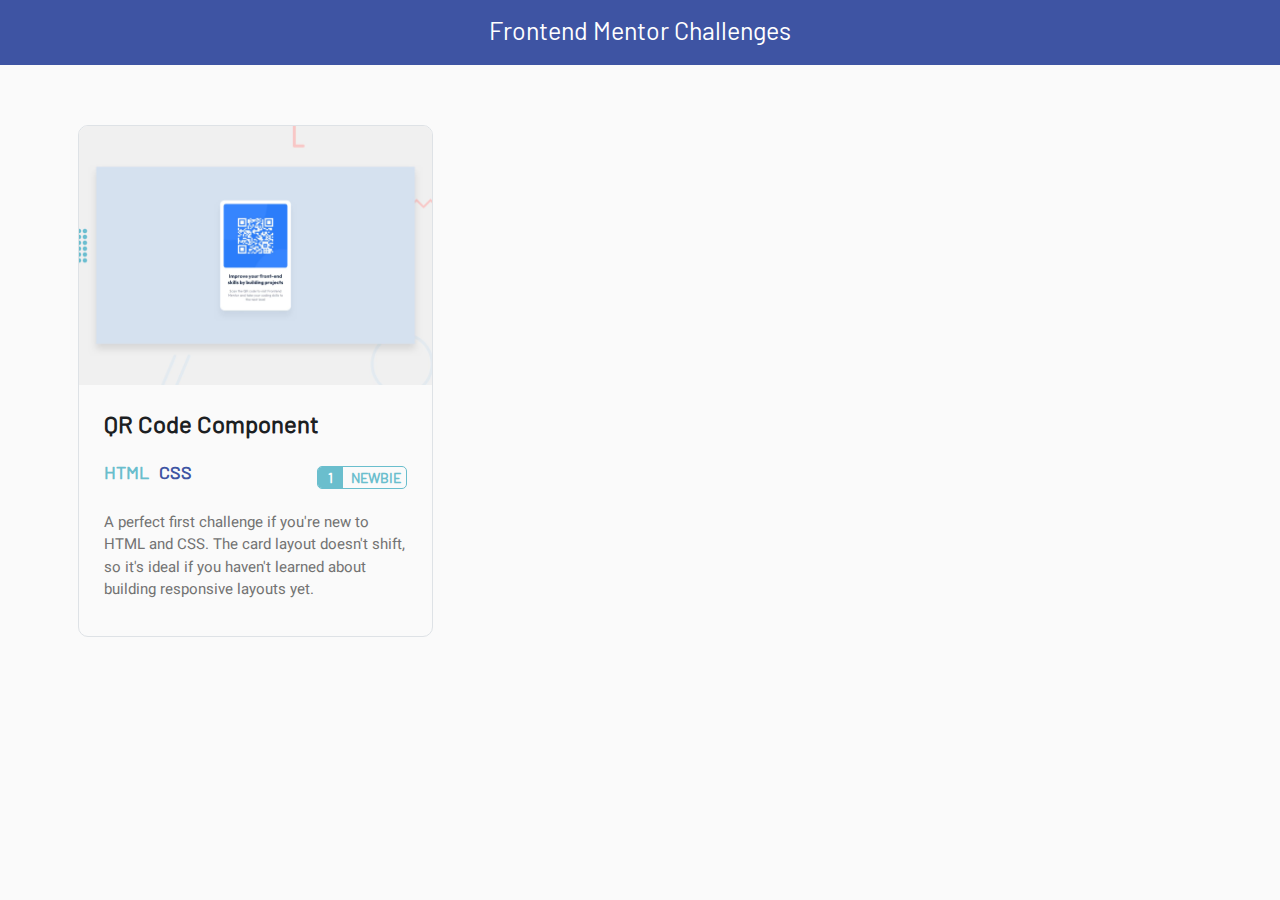
==== index.html @ 406fc134 "Implementing a QR code challenge" ====
<!DOCTYPE html>
<html lang="en">

<head>
  <meta charset="UTF-8">
  <meta name="viewport" content="width=device-width, initial-scale=1.0">

  <!-- ? =================== CSS File =================== -->
  <link rel="stylesheet" href="assets/css/all.css">


  <title>Frontend Mentor</title>
  <link rel="shortcut icon" href="assets/Images/favicon-32x32.png" type="image/x-icon">
</head>

<body>

  <!-- ? =================== Header =================== -->
  <header class="header text-center text-white py-4">
    <h1>Frontend Mentor Challenges</h1>
  </header>

  <main class="mt-5">
    <div class="container py-5">
      <div class="row g-5">

        <!-- ? =================== QR Code Component =================== -->
        <div class="col-xl-4 col-md-6">
          <div class="item border rounded-4 overflow-hidden">
            <div class="item-img-box overflow-hidden">
              <a href="Challenges/QR Code Component/QR_code.html">
                <img src="assets/Images/Challenges/QR Card.jpg" alt="QR Code Challenge" class="challenge-img w-100"
                  loading="lazy">
              </a>
            </div>
            <div class="challenge-content d-flex flex-column gap-4">
              <h2 class="challenge-heading text-capitalize">
                <a href="Challenges/QR Code Component/QR_code.html" class="challenge-link">QR code component</a>
              </h2>
              <div class="details d-flex align-content-center justify-content-between">
                <div class="technologies-wrapper d-flex gap-3">
                  <p class="text-uppercase challenge-tech html">html</p>
                  <p class="text-uppercase challenge-tech css">css</p>
                </div>
                <div class="challenge-level align-self-center rounded-3 overflow-hidden">
                  <span class="level-number newbie-bg p-3">1</span>
                  <span class="level-word text-uppercase ms-auto newbie-color p-2">newbie</span>
                </div>
              </div>
              <p class="challenge-description">
                A perfect first challenge if you're new to HTML and CSS. The card layout doesn't shift, so it's ideal if
                you haven't
                learned about building responsive layouts yet.
              </p>
            </div>
          </div>
        </div>
      </div>
    </div>
  </main>

</body>

</html>
---- assets/css/all.css ----
@import url(../Libraries/Bootstrap/css/bootstrap.min.css);
@import url(fonts.css);
@import url(base.css);
@import url(header.css);
@import url(cards.css);
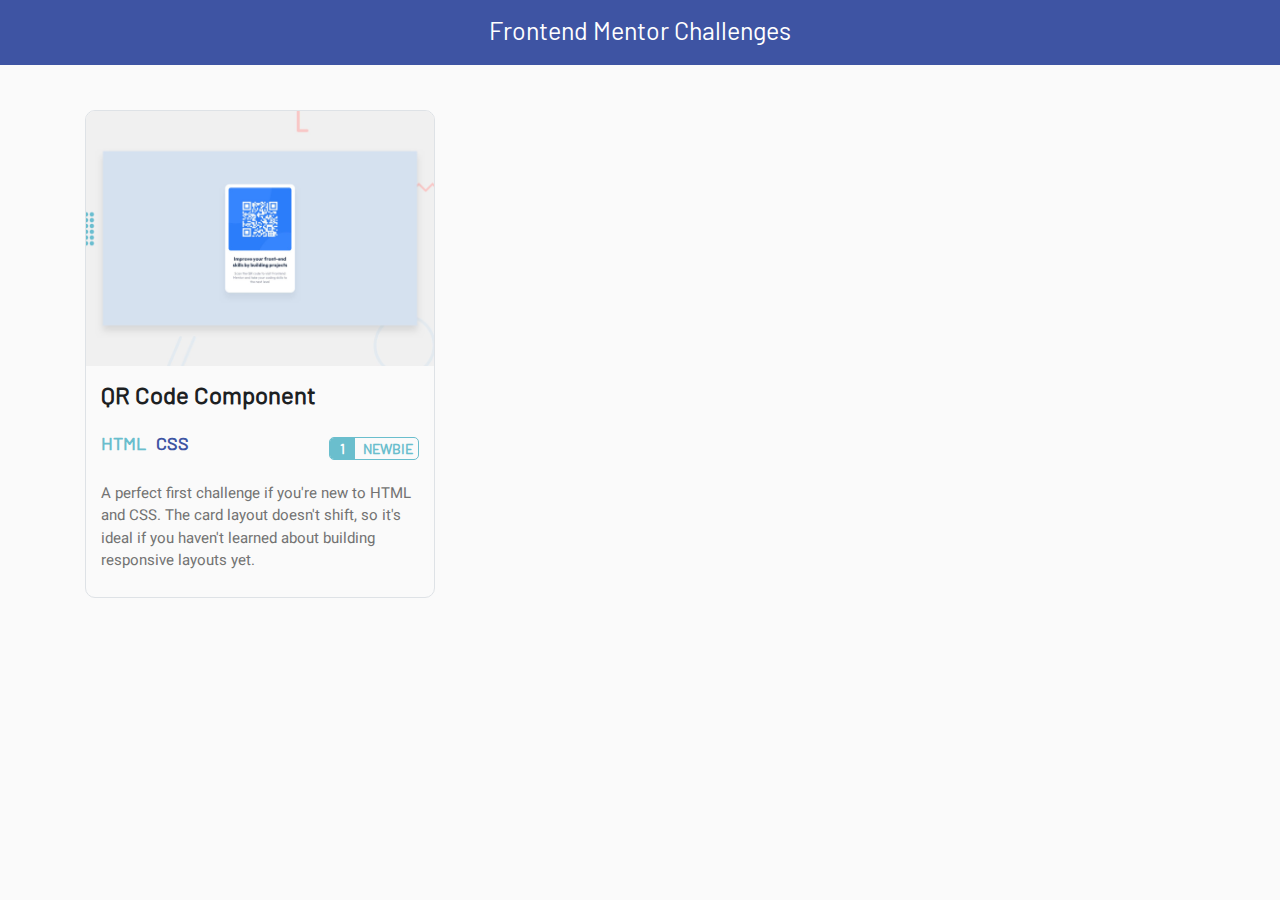
==== commit a64df052: "Update card padding to optimize design consistency" ====
--- a/index.html
+++ b/index.html
@@ -21,11 +21,11 @@
   </header>
 
   <main class="mt-5">
-    <div class="container py-5">
+    <div class="container-lg container-fluid p-4">
       <div class="row g-5">
 
         <!-- ? =================== QR Code Component =================== -->
-        <div class="col-xl-4 col-md-6">
+        <div class="col-xl-4 col-sm-6">
           <div class="item border rounded-4 overflow-hidden">
             <div class="item-img-box overflow-hidden">
               <a href="Challenges/QR Code Component/QR_code.html">
@@ -33,7 +33,7 @@
                   loading="lazy">
               </a>
             </div>
-            <div class="challenge-content d-flex flex-column gap-4">
+            <div class="challenge-content p-sm-4 d-flex flex-column gap-4">
               <h2 class="challenge-heading text-capitalize">
                 <a href="Challenges/QR Code Component/QR_code.html" class="challenge-link">QR code component</a>
               </h2>
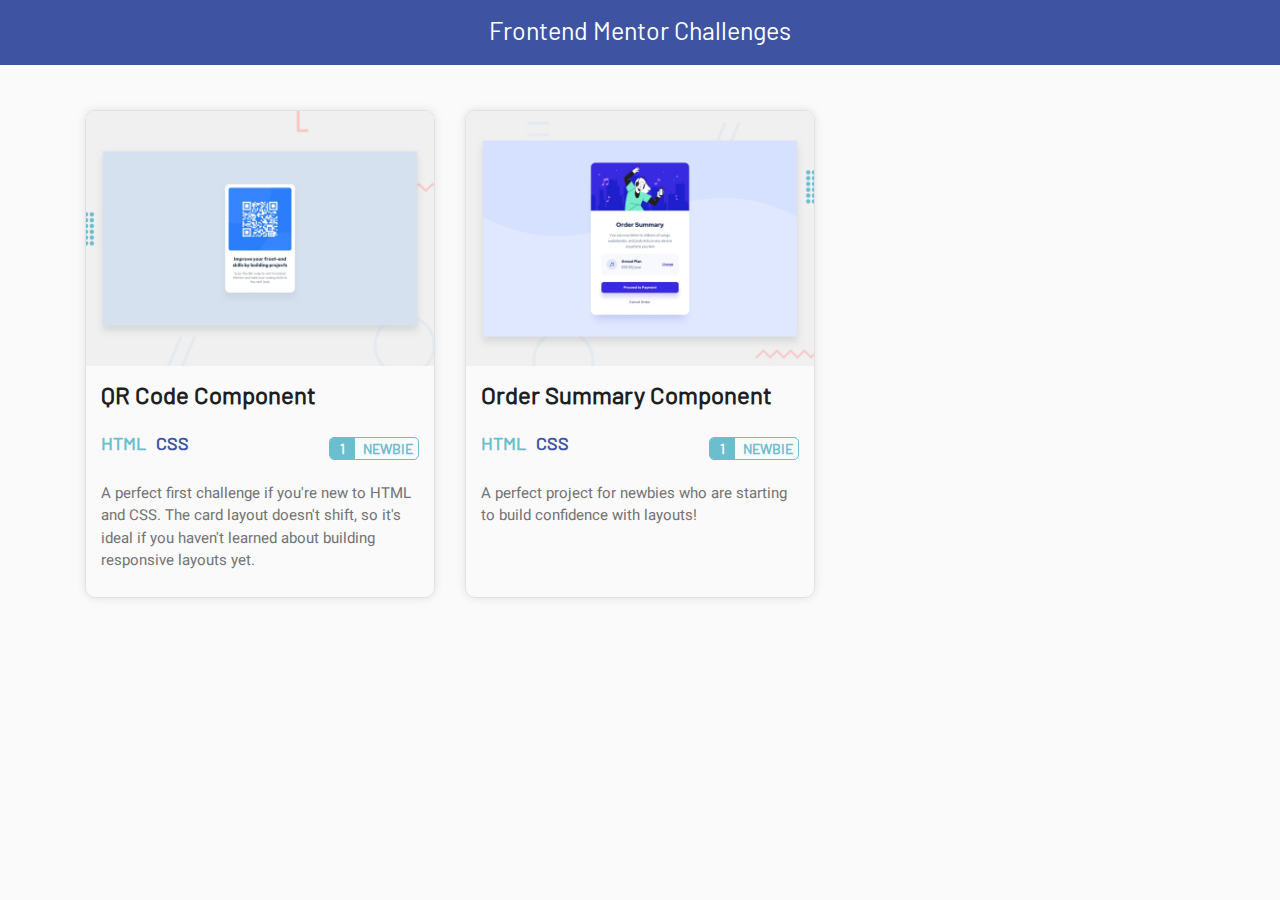
==== commit 9e3c54ef: "Implement Order Summary challenge" ====
--- a/index.html
+++ b/index.html
@@ -26,8 +26,8 @@
 
         <!-- ? =================== QR Code Component =================== -->
         <div class="col-xl-4 col-sm-6">
-          <div class="item border rounded-4 overflow-hidden">
-            <div class="item-img-box overflow-hidden">
+          <div class="challenge border rounded-4 overflow-hidden h-100">
+            <div class="challenge-img-box overflow-hidden">
               <a href="Challenges/QR Code Component/QR_code.html">
                 <img src="assets/Images/Challenges/QR Card.jpg" alt="QR Code Challenge" class="challenge-img w-100"
                   loading="lazy">
@@ -55,6 +55,36 @@
             </div>
           </div>
         </div>
+
+        <!-- ? =================== Order Summary Component =================== -->
+        <div class="col-xl-4 col-sm-6">
+          <div class="challenge border rounded-4 overflow-hidden h-100">
+            <div class="challenge-img-box overflow-hidden">
+              <a href="Challenges/Order Summary Component/Order_Summary.html">
+                <img src="assets/Images/Challenges/Order Summary.jpg" alt="Order Summary Challenge" class="challenge-img w-100"
+                  loading="lazy">
+              </a>
+            </div>
+            <div class="challenge-content p-sm-4 d-flex flex-column gap-4">
+              <h2 class="challenge-heading text-capitalize">
+                <a href="Challenges/Order Summary Component/Order_Summary.html" class="challenge-link">Order Summary component</a>
+              </h2>
+              <div class="details d-flex align-content-center justify-content-between">
+                <div class="technologies-wrapper d-flex gap-3">
+                  <p class="text-uppercase challenge-tech html">html</p>
+                  <p class="text-uppercase challenge-tech css">css</p>
+                </div>
+                <div class="challenge-level align-self-center rounded-3 overflow-hidden">
+                  <span class="level-number newbie-bg p-3">1</span>
+                  <span class="level-word text-uppercase ms-auto newbie-color p-2">newbie</span>
+                </div>
+              </div>
+              <p class="challenge-description">
+                A perfect project for newbies who are starting to build confidence with layouts!
+              </p>
+            </div>
+          </div>
+        </div>
       </div>
     </div>
   </main>
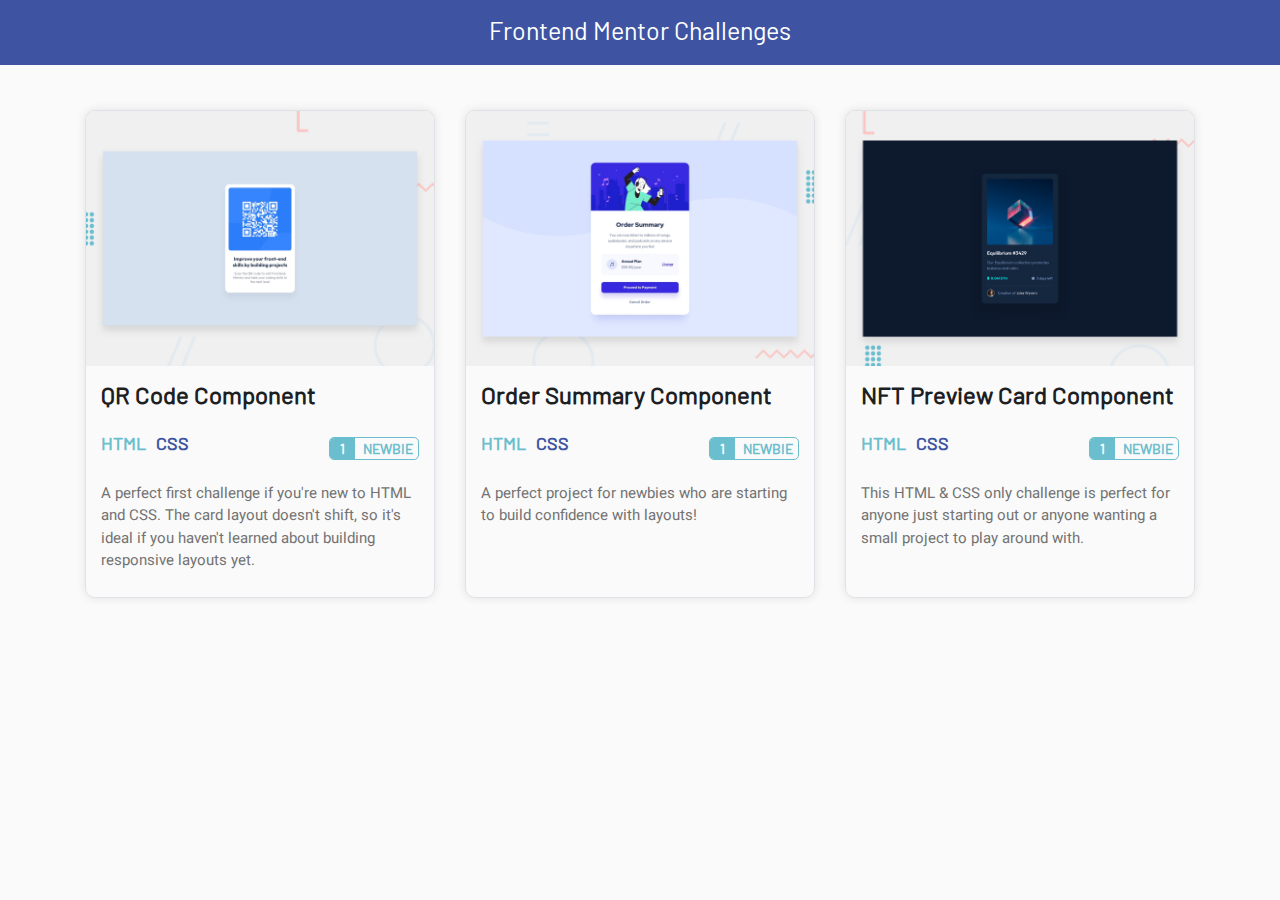
==== commit 58828faf: "Implement NFT Preview Card challenge" ====
--- a/index.html
+++ b/index.html
@@ -61,13 +61,14 @@
           <div class="challenge border rounded-4 overflow-hidden h-100">
             <div class="challenge-img-box overflow-hidden">
               <a href="Challenges/Order Summary Component/Order_Summary.html">
-                <img src="assets/Images/Challenges/Order Summary.jpg" alt="Order Summary Challenge" class="challenge-img w-100"
-                  loading="lazy">
+                <img src="assets/Images/Challenges/Order Summary.jpg" alt="Order Summary Challenge"
+                  class="challenge-img w-100" loading="lazy">
               </a>
             </div>
             <div class="challenge-content p-sm-4 d-flex flex-column gap-4">
               <h2 class="challenge-heading text-capitalize">
-                <a href="Challenges/Order Summary Component/Order_Summary.html" class="challenge-link">Order Summary component</a>
+                <a href="Challenges/Order Summary Component/Order_Summary.html" class="challenge-link">Order Summary
+                  component</a>
               </h2>
               <div class="details d-flex align-content-center justify-content-between">
                 <div class="technologies-wrapper d-flex gap-3">
@@ -85,6 +86,40 @@
             </div>
           </div>
         </div>
+
+        <!-- ? =================== NFT Preview Component =================== -->
+        <div class="col-xl-4 col-sm-6">
+          <div class="challenge border rounded-4 overflow-hidden h-100">
+            <div class="challenge-img-box overflow-hidden">
+              <a href="Challenges/NFT Preview Card Component/NFT_preview.html">
+                <img src="assets/Images/Challenges/NFT Preview Card.jpg" alt="NFT Preview Challenge"
+                  class="challenge-img w-100" loading="lazy">
+              </a>
+            </div>
+            <div class="challenge-content p-sm-4 d-flex flex-column gap-4">
+              <h2 class="challenge-heading text-capitalize">
+                <a href="Challenges/NFT Preview Card Component/NFT_preview.html" class="challenge-link">
+                  NFT preview card component
+                </a>
+              </h2>
+              <div class="details d-flex align-content-center justify-content-between">
+                <div class="technologies-wrapper d-flex gap-3">
+                  <p class="text-uppercase challenge-tech html">html</p>
+                  <p class="text-uppercase challenge-tech css">css</p>
+                </div>
+                <div class="challenge-level align-self-center rounded-3 overflow-hidden">
+                  <span class="level-number newbie-bg p-3">1</span>
+                  <span class="level-word text-uppercase ms-auto newbie-color p-2">newbie</span>
+                </div>
+              </div>
+              <p class="challenge-description">
+                This HTML & CSS only challenge is perfect for anyone just starting out or anyone wanting a small project
+                to play around
+                with.
+              </p>
+            </div>
+          </div>
+        </div>
       </div>
     </div>
   </main>
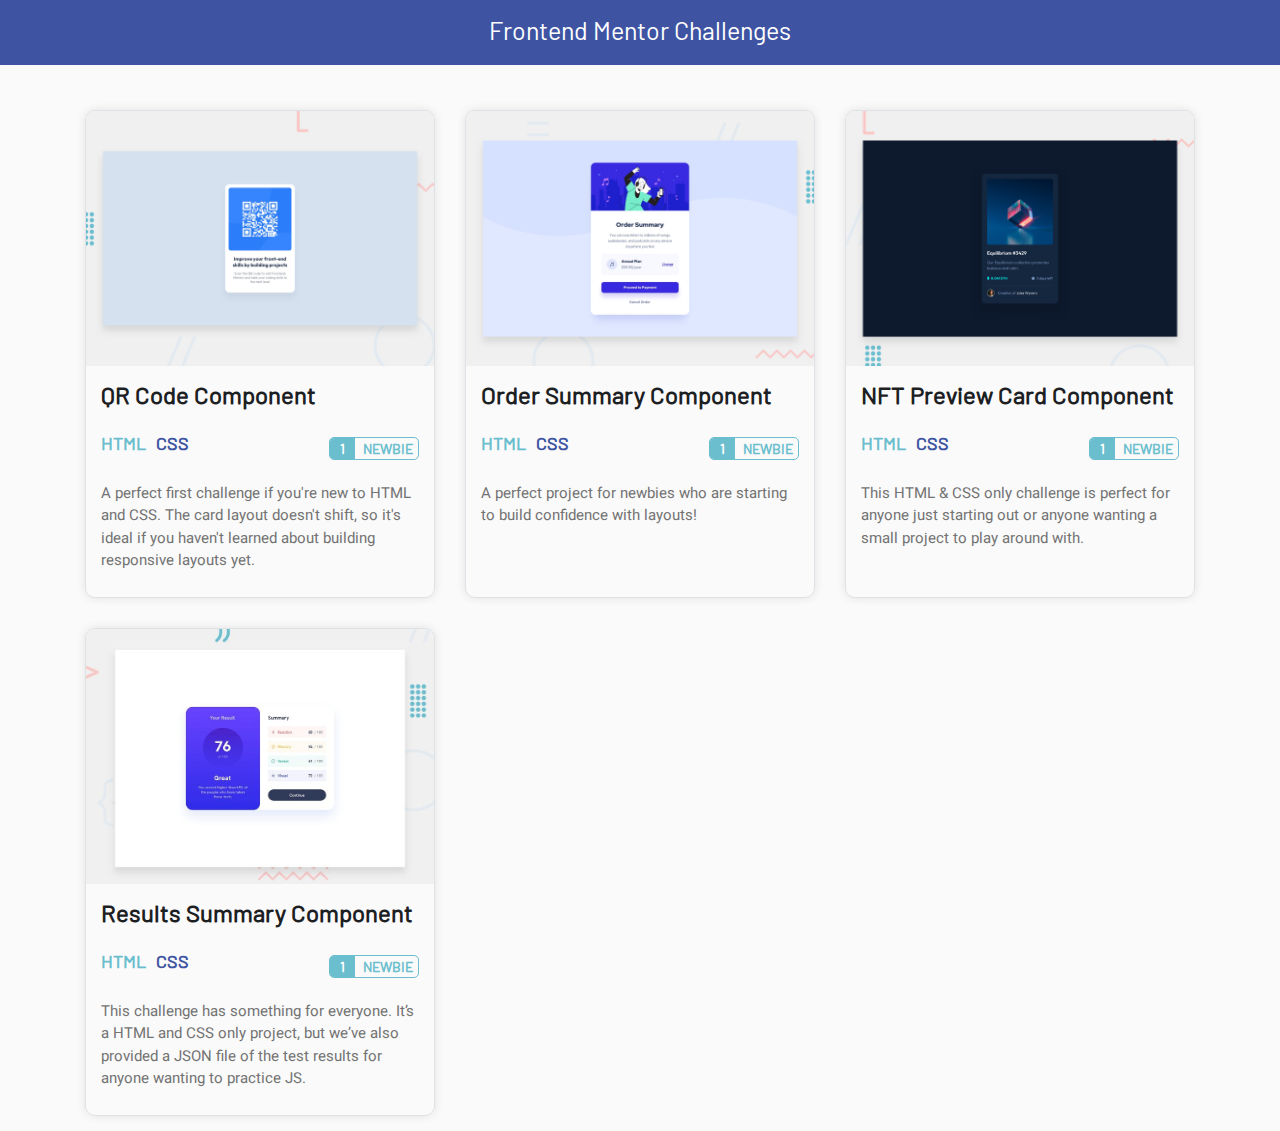
==== commit d8f935d5: "Implement Results summary card challenge" ====
--- a/index.html
+++ b/index.html
@@ -120,6 +120,39 @@
             </div>
           </div>
         </div>
+
+        <!-- ? =================== Results Summary Component =================== -->
+        <div class="col-xl-4 col-sm-6">
+          <div class="challenge border rounded-4 overflow-hidden h-100">
+            <div class="challenge-img-box overflow-hidden">
+              <a href="Challenges/Results Summary Component/results_summary.html">
+                <img src="assets/Images/Challenges/Results Summary.jpeg" alt="Result Summary Challenge" class="challenge-img w-100"
+                  loading="lazy">
+              </a>
+            </div>
+            <div class="challenge-content p-sm-4 d-flex flex-column gap-4">
+              <h2 class="challenge-heading text-capitalize">
+                <a href="Challenges/Results Summary Component/results_summary.html" class="challenge-link">
+                  Results Summary component
+                </a>
+              </h2>
+              <div class="details d-flex align-content-center justify-content-between">
+                <div class="technologies-wrapper d-flex gap-3">
+                  <p class="text-uppercase challenge-tech html">html</p>
+                  <p class="text-uppercase challenge-tech css">css</p>
+                </div>
+                <div class="challenge-level align-self-center rounded-3 overflow-hidden">
+                  <span class="level-number newbie-bg p-3">1</span>
+                  <span class="level-word text-uppercase ms-auto newbie-color p-2">newbie</span>
+                </div>
+              </div>
+              <p class="challenge-description">
+                This challenge has something for everyone. It’s a HTML and CSS only project, but we’ve also provided a JSON file of the
+                test results for anyone wanting to practice JS.
+              </p>
+            </div>
+          </div>
+        </div>
       </div>
     </div>
   </main>
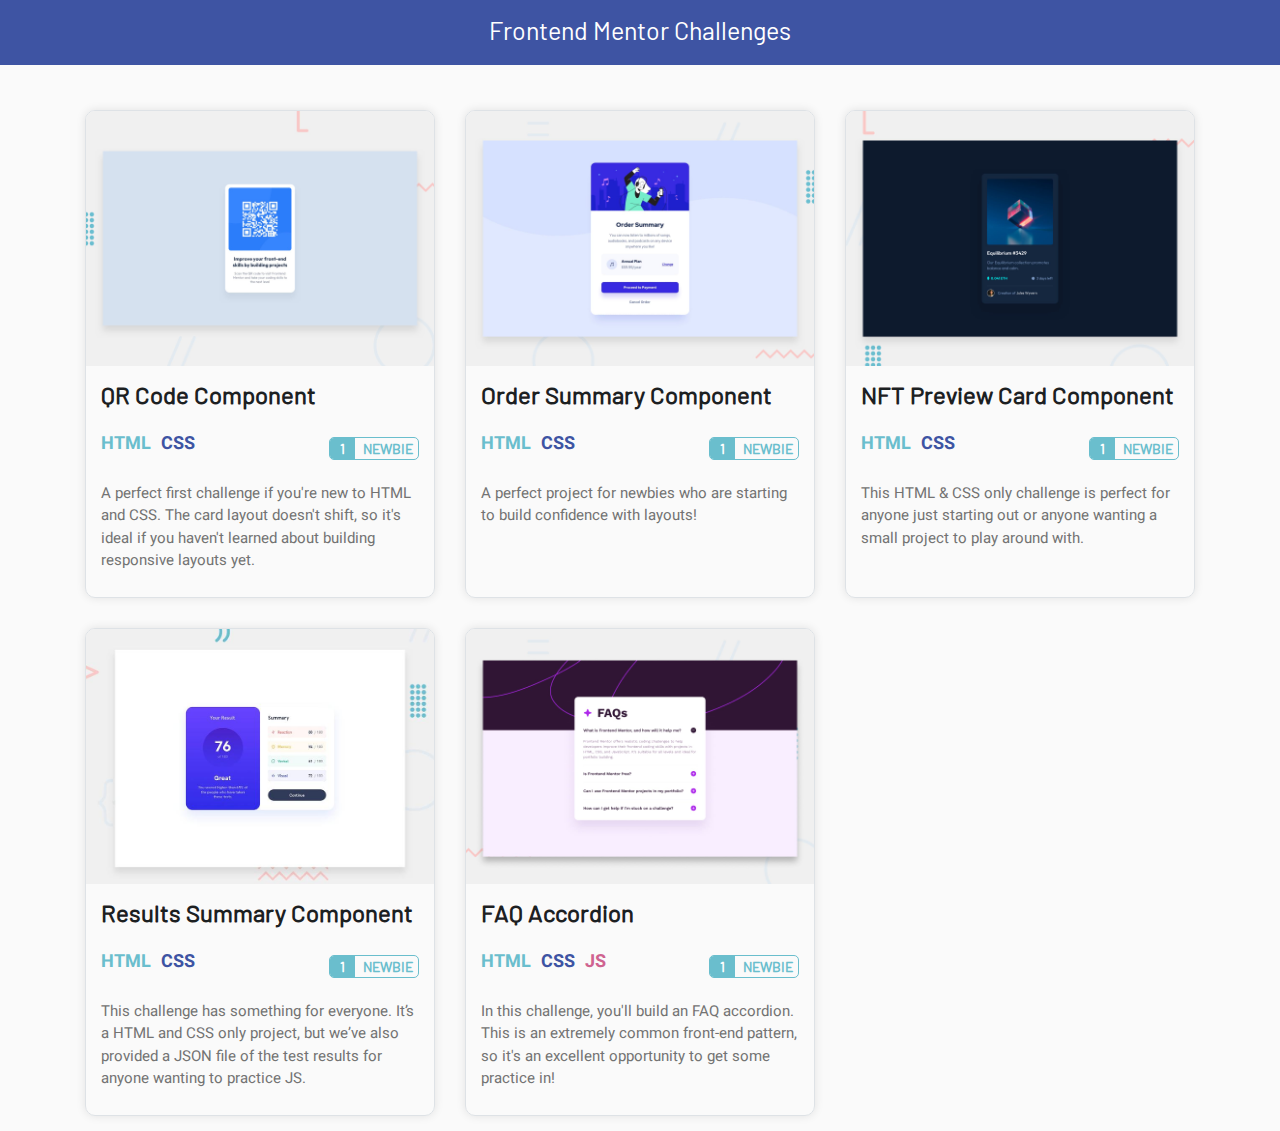
==== commit 5fa7ef5f: "Implement FAQ accordion challenge" ====
--- a/index.html
+++ b/index.html
@@ -126,8 +126,8 @@
           <div class="challenge border rounded-4 overflow-hidden h-100">
             <div class="challenge-img-box overflow-hidden">
               <a href="Challenges/Results Summary Component/results_summary.html">
-                <img src="assets/Images/Challenges/Results Summary.jpeg" alt="Result Summary Challenge" class="challenge-img w-100"
-                  loading="lazy">
+                <img src="assets/Images/Challenges/Results Summary.jpeg" alt="Result Summary Challenge"
+                  class="challenge-img w-100" loading="lazy">
               </a>
             </div>
             <div class="challenge-content p-sm-4 d-flex flex-column gap-4">
@@ -147,8 +147,43 @@
                 </div>
               </div>
               <p class="challenge-description">
-                This challenge has something for everyone. It’s a HTML and CSS only project, but we’ve also provided a JSON file of the
+                This challenge has something for everyone. It’s a HTML and CSS only project, but we’ve also provided a
+                JSON file of the
                 test results for anyone wanting to practice JS.
+              </p>
+            </div>
+          </div>
+        </div>
+
+        <!-- ? =================== FAQ Accordion Component =================== -->
+        <div class="col-xl-4 col-sm-6">
+          <div class="challenge border rounded-4 overflow-hidden h-100">
+            <div class="challenge-img-box overflow-hidden">
+              <a href="Challenges/FAQ Accordion Component/FAQ_Accordion.html">
+                <img src="assets/Images/Challenges/FAQ Accordion.jpg" alt="FAQ Accordion Challenge"
+                  class="challenge-img w-100" loading="lazy">
+              </a>
+            </div>
+            <div class="challenge-content p-sm-4 d-flex flex-column gap-4">
+              <h2 class="challenge-heading text-capitalize">
+                <a href="Challenges/FAQ Accordion Component/FAQ_Accordion.html" class="challenge-link">
+                  FAQ accordion
+                </a>
+              </h2>
+              <div class="details d-flex align-content-center justify-content-between">
+                <div class="technologies-wrapper d-flex gap-3">
+                  <p class="text-uppercase challenge-tech html">html</p>
+                  <p class="text-uppercase challenge-tech css">css</p>
+                  <p class="text-uppercase challenge-tech js">js</p>
+                </div>
+                <div class="challenge-level align-self-center rounded-3 overflow-hidden">
+                  <span class="level-number newbie-bg p-3">1</span>
+                  <span class="level-word text-uppercase ms-auto newbie-color p-2">newbie</span>
+                </div>
+              </div>
+              <p class="challenge-description">
+                In this challenge, you'll build an FAQ accordion. This is an extremely common front-end pattern, so it's an excellent
+                opportunity to get some practice in!
               </p>
             </div>
           </div>
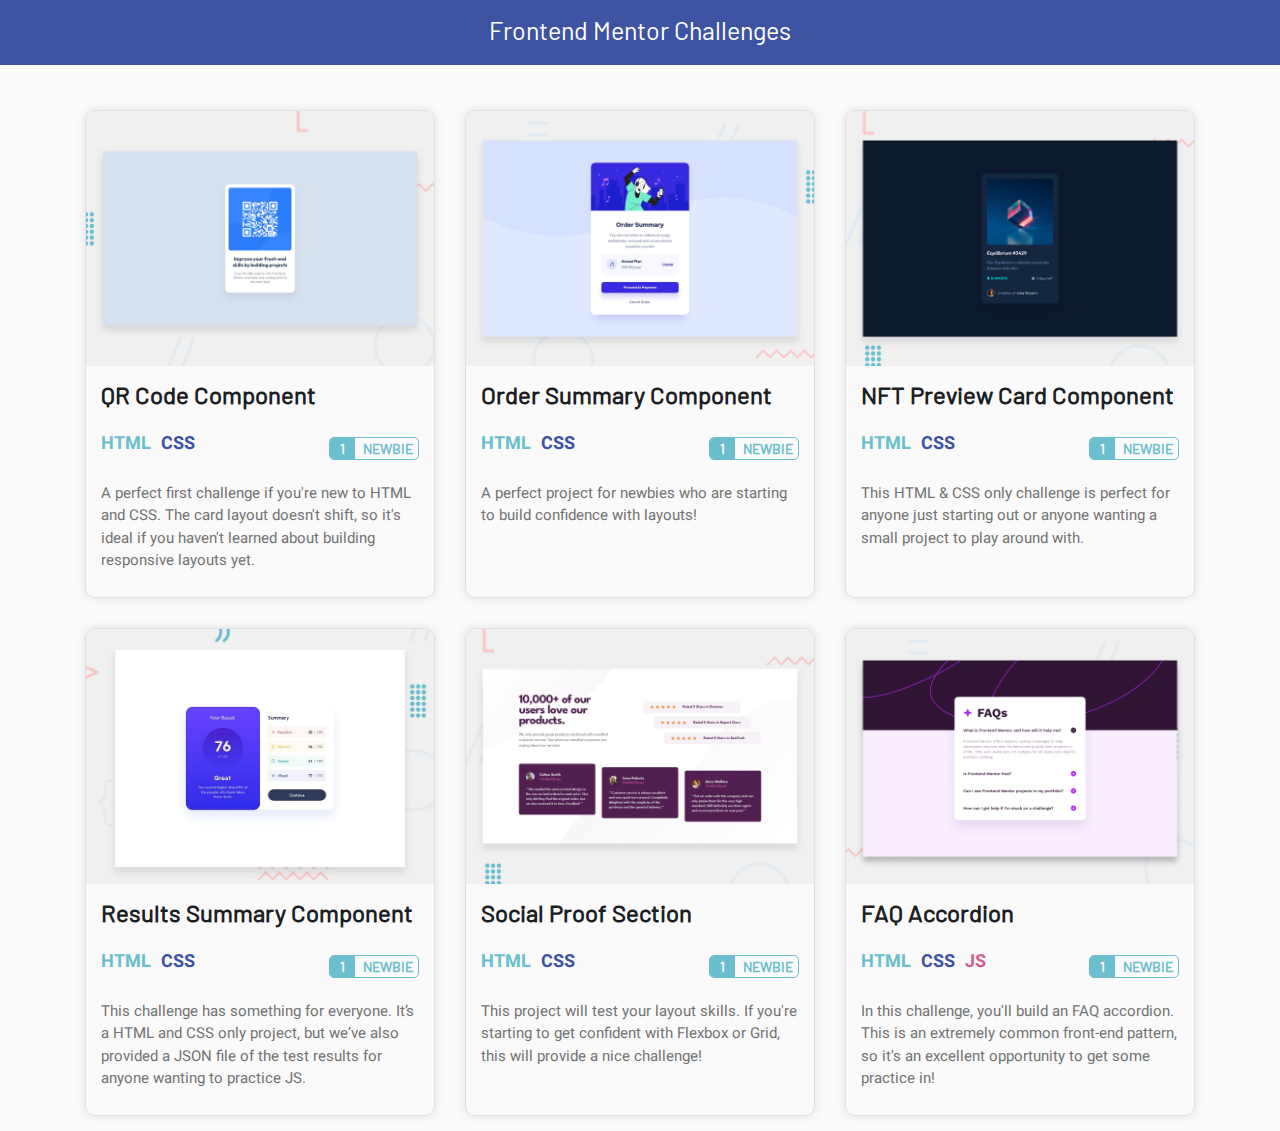
==== commit 35ac25ec: "ImplementSocial Proof Section challenge" ====
--- a/index.html
+++ b/index.html
@@ -1,197 +1,322 @@
 <!DOCTYPE html>
 <html lang="en">
-
-<head>
-  <meta charset="UTF-8">
-  <meta name="viewport" content="width=device-width, initial-scale=1.0">
-
-  <!-- ? =================== CSS File =================== -->
-  <link rel="stylesheet" href="assets/css/all.css">
-
-
-  <title>Frontend Mentor</title>
-  <link rel="shortcut icon" href="assets/Images/favicon-32x32.png" type="image/x-icon">
-</head>
-
-<body>
-
-  <!-- ? =================== Header =================== -->
-  <header class="header text-center text-white py-4">
-    <h1>Frontend Mentor Challenges</h1>
-  </header>
-
-  <main class="mt-5">
-    <div class="container-lg container-fluid p-4">
-      <div class="row g-5">
-
-        <!-- ? =================== QR Code Component =================== -->
-        <div class="col-xl-4 col-sm-6">
-          <div class="challenge border rounded-4 overflow-hidden h-100">
-            <div class="challenge-img-box overflow-hidden">
-              <a href="Challenges/QR Code Component/QR_code.html">
-                <img src="assets/Images/Challenges/QR Card.jpg" alt="QR Code Challenge" class="challenge-img w-100"
-                  loading="lazy">
-              </a>
-            </div>
-            <div class="challenge-content p-sm-4 d-flex flex-column gap-4">
-              <h2 class="challenge-heading text-capitalize">
-                <a href="Challenges/QR Code Component/QR_code.html" class="challenge-link">QR code component</a>
-              </h2>
-              <div class="details d-flex align-content-center justify-content-between">
-                <div class="technologies-wrapper d-flex gap-3">
-                  <p class="text-uppercase challenge-tech html">html</p>
-                  <p class="text-uppercase challenge-tech css">css</p>
-                </div>
-                <div class="challenge-level align-self-center rounded-3 overflow-hidden">
-                  <span class="level-number newbie-bg p-3">1</span>
-                  <span class="level-word text-uppercase ms-auto newbie-color p-2">newbie</span>
-                </div>
-              </div>
-              <p class="challenge-description">
-                A perfect first challenge if you're new to HTML and CSS. The card layout doesn't shift, so it's ideal if
-                you haven't
-                learned about building responsive layouts yet.
-              </p>
-            </div>
-          </div>
-        </div>
-
-        <!-- ? =================== Order Summary Component =================== -->
-        <div class="col-xl-4 col-sm-6">
-          <div class="challenge border rounded-4 overflow-hidden h-100">
-            <div class="challenge-img-box overflow-hidden">
-              <a href="Challenges/Order Summary Component/Order_Summary.html">
-                <img src="assets/Images/Challenges/Order Summary.jpg" alt="Order Summary Challenge"
-                  class="challenge-img w-100" loading="lazy">
-              </a>
-            </div>
-            <div class="challenge-content p-sm-4 d-flex flex-column gap-4">
-              <h2 class="challenge-heading text-capitalize">
-                <a href="Challenges/Order Summary Component/Order_Summary.html" class="challenge-link">Order Summary
-                  component</a>
-              </h2>
-              <div class="details d-flex align-content-center justify-content-between">
-                <div class="technologies-wrapper d-flex gap-3">
-                  <p class="text-uppercase challenge-tech html">html</p>
-                  <p class="text-uppercase challenge-tech css">css</p>
-                </div>
-                <div class="challenge-level align-self-center rounded-3 overflow-hidden">
-                  <span class="level-number newbie-bg p-3">1</span>
-                  <span class="level-word text-uppercase ms-auto newbie-color p-2">newbie</span>
-                </div>
-              </div>
-              <p class="challenge-description">
-                A perfect project for newbies who are starting to build confidence with layouts!
-              </p>
-            </div>
-          </div>
-        </div>
-
-        <!-- ? =================== NFT Preview Component =================== -->
-        <div class="col-xl-4 col-sm-6">
-          <div class="challenge border rounded-4 overflow-hidden h-100">
-            <div class="challenge-img-box overflow-hidden">
-              <a href="Challenges/NFT Preview Card Component/NFT_preview.html">
-                <img src="assets/Images/Challenges/NFT Preview Card.jpg" alt="NFT Preview Challenge"
-                  class="challenge-img w-100" loading="lazy">
-              </a>
-            </div>
-            <div class="challenge-content p-sm-4 d-flex flex-column gap-4">
-              <h2 class="challenge-heading text-capitalize">
-                <a href="Challenges/NFT Preview Card Component/NFT_preview.html" class="challenge-link">
-                  NFT preview card component
-                </a>
-              </h2>
-              <div class="details d-flex align-content-center justify-content-between">
-                <div class="technologies-wrapper d-flex gap-3">
-                  <p class="text-uppercase challenge-tech html">html</p>
-                  <p class="text-uppercase challenge-tech css">css</p>
-                </div>
-                <div class="challenge-level align-self-center rounded-3 overflow-hidden">
-                  <span class="level-number newbie-bg p-3">1</span>
-                  <span class="level-word text-uppercase ms-auto newbie-color p-2">newbie</span>
-                </div>
-              </div>
-              <p class="challenge-description">
-                This HTML & CSS only challenge is perfect for anyone just starting out or anyone wanting a small project
-                to play around
-                with.
-              </p>
-            </div>
-          </div>
-        </div>
-
-        <!-- ? =================== Results Summary Component =================== -->
-        <div class="col-xl-4 col-sm-6">
-          <div class="challenge border rounded-4 overflow-hidden h-100">
-            <div class="challenge-img-box overflow-hidden">
-              <a href="Challenges/Results Summary Component/results_summary.html">
-                <img src="assets/Images/Challenges/Results Summary.jpeg" alt="Result Summary Challenge"
-                  class="challenge-img w-100" loading="lazy">
-              </a>
-            </div>
-            <div class="challenge-content p-sm-4 d-flex flex-column gap-4">
-              <h2 class="challenge-heading text-capitalize">
-                <a href="Challenges/Results Summary Component/results_summary.html" class="challenge-link">
-                  Results Summary component
-                </a>
-              </h2>
-              <div class="details d-flex align-content-center justify-content-between">
-                <div class="technologies-wrapper d-flex gap-3">
-                  <p class="text-uppercase challenge-tech html">html</p>
-                  <p class="text-uppercase challenge-tech css">css</p>
-                </div>
-                <div class="challenge-level align-self-center rounded-3 overflow-hidden">
-                  <span class="level-number newbie-bg p-3">1</span>
-                  <span class="level-word text-uppercase ms-auto newbie-color p-2">newbie</span>
-                </div>
-              </div>
-              <p class="challenge-description">
-                This challenge has something for everyone. It’s a HTML and CSS only project, but we’ve also provided a
-                JSON file of the
-                test results for anyone wanting to practice JS.
-              </p>
-            </div>
-          </div>
-        </div>
-
-        <!-- ? =================== FAQ Accordion Component =================== -->
-        <div class="col-xl-4 col-sm-6">
-          <div class="challenge border rounded-4 overflow-hidden h-100">
-            <div class="challenge-img-box overflow-hidden">
-              <a href="Challenges/FAQ Accordion Component/FAQ_Accordion.html">
-                <img src="assets/Images/Challenges/FAQ Accordion.jpg" alt="FAQ Accordion Challenge"
-                  class="challenge-img w-100" loading="lazy">
-              </a>
-            </div>
-            <div class="challenge-content p-sm-4 d-flex flex-column gap-4">
-              <h2 class="challenge-heading text-capitalize">
-                <a href="Challenges/FAQ Accordion Component/FAQ_Accordion.html" class="challenge-link">
-                  FAQ accordion
-                </a>
-              </h2>
-              <div class="details d-flex align-content-center justify-content-between">
-                <div class="technologies-wrapper d-flex gap-3">
-                  <p class="text-uppercase challenge-tech html">html</p>
-                  <p class="text-uppercase challenge-tech css">css</p>
-                  <p class="text-uppercase challenge-tech js">js</p>
-                </div>
-                <div class="challenge-level align-self-center rounded-3 overflow-hidden">
-                  <span class="level-number newbie-bg p-3">1</span>
-                  <span class="level-word text-uppercase ms-auto newbie-color p-2">newbie</span>
-                </div>
-              </div>
-              <p class="challenge-description">
-                In this challenge, you'll build an FAQ accordion. This is an extremely common front-end pattern, so it's an excellent
-                opportunity to get some practice in!
-              </p>
+  <head>
+    <meta charset="UTF-8" />
+    <meta name="viewport" content="width=device-width, initial-scale=1.0" />
+
+    <!-- ? =================== CSS File =================== -->
+    <link rel="stylesheet" href="assets/css/all.css" />
+
+    <title>Frontend Mentor</title>
+    <link
+      rel="shortcut icon"
+      href="assets/Images/favicon-32x32.png"
+      type="image/x-icon"
+    />
+  </head>
+
+  <body>
+    <!-- ? =================== Header =================== -->
+    <header class="header text-center text-white py-4">
+      <h1>Frontend Mentor Challenges</h1>
+    </header>
+
+    <main class="mt-5">
+      <div class="container-lg container-fluid p-4">
+        <div class="row g-5">
+          <!-- ? =================== QR Code Component =================== -->
+          <div class="col-xl-4 col-sm-6">
+            <div class="challenge border rounded-4 overflow-hidden h-100">
+              <div class="challenge-img-box overflow-hidden">
+                <a href="Challenges/QR Code Component/QR_code.html">
+                  <img
+                    src="assets/Images/Challenges/QR Card.jpg"
+                    alt="QR Code Challenge"
+                    class="challenge-img w-100"
+                    loading="lazy"
+                  />
+                </a>
+              </div>
+              <div class="challenge-content p-sm-4 d-flex flex-column gap-4">
+                <h2 class="challenge-heading text-capitalize">
+                  <a
+                    href="Challenges/QR Code Component/QR_code.html"
+                    class="challenge-link"
+                    >QR code component</a
+                  >
+                </h2>
+                <div
+                  class="details d-flex align-content-center justify-content-between"
+                >
+                  <div class="technologies-wrapper d-flex gap-3">
+                    <p class="text-uppercase challenge-tech html">html</p>
+                    <p class="text-uppercase challenge-tech css">css</p>
+                  </div>
+                  <div
+                    class="challenge-level align-self-center rounded-3 overflow-hidden"
+                  >
+                    <span class="level-number newbie-bg p-3">1</span>
+                    <span
+                      class="level-word text-uppercase ms-auto newbie-color p-2"
+                      >newbie</span
+                    >
+                  </div>
+                </div>
+                <p class="challenge-description">
+                  A perfect first challenge if you're new to HTML and CSS. The
+                  card layout doesn't shift, so it's ideal if you haven't
+                  learned about building responsive layouts yet.
+                </p>
+              </div>
+            </div>
+          </div>
+
+          <!-- ? =================== Order Summary Component =================== -->
+          <div class="col-xl-4 col-sm-6">
+            <div class="challenge border rounded-4 overflow-hidden h-100">
+              <div class="challenge-img-box overflow-hidden">
+                <a href="Challenges/Order Summary Component/Order_Summary.html">
+                  <img
+                    src="assets/Images/Challenges/Order Summary.jpg"
+                    alt="Order Summary Challenge"
+                    class="challenge-img w-100"
+                    loading="lazy"
+                  />
+                </a>
+              </div>
+              <div class="challenge-content p-sm-4 d-flex flex-column gap-4">
+                <h2 class="challenge-heading text-capitalize">
+                  <a
+                    href="Challenges/Order Summary Component/Order_Summary.html"
+                    class="challenge-link"
+                    >Order Summary component</a
+                  >
+                </h2>
+                <div
+                  class="details d-flex align-content-center justify-content-between"
+                >
+                  <div class="technologies-wrapper d-flex gap-3">
+                    <p class="text-uppercase challenge-tech html">html</p>
+                    <p class="text-uppercase challenge-tech css">css</p>
+                  </div>
+                  <div
+                    class="challenge-level align-self-center rounded-3 overflow-hidden"
+                  >
+                    <span class="level-number newbie-bg p-3">1</span>
+                    <span
+                      class="level-word text-uppercase ms-auto newbie-color p-2"
+                      >newbie</span
+                    >
+                  </div>
+                </div>
+                <p class="challenge-description">
+                  A perfect project for newbies who are starting to build
+                  confidence with layouts!
+                </p>
+              </div>
+            </div>
+          </div>
+
+          <!-- ? =================== NFT Preview Component =================== -->
+          <div class="col-xl-4 col-sm-6">
+            <div class="challenge border rounded-4 overflow-hidden h-100">
+              <div class="challenge-img-box overflow-hidden">
+                <a
+                  href="Challenges/NFT Preview Card Component/NFT_preview.html"
+                >
+                  <img
+                    src="assets/Images/Challenges/NFT Preview Card.jpg"
+                    alt="NFT Preview Challenge"
+                    class="challenge-img w-100"
+                    loading="lazy"
+                  />
+                </a>
+              </div>
+              <div class="challenge-content p-sm-4 d-flex flex-column gap-4">
+                <h2 class="challenge-heading text-capitalize">
+                  <a
+                    href="Challenges/NFT Preview Card Component/NFT_preview.html"
+                    class="challenge-link"
+                  >
+                    NFT preview card component
+                  </a>
+                </h2>
+                <div
+                  class="details d-flex align-content-center justify-content-between"
+                >
+                  <div class="technologies-wrapper d-flex gap-3">
+                    <p class="text-uppercase challenge-tech html">html</p>
+                    <p class="text-uppercase challenge-tech css">css</p>
+                  </div>
+                  <div
+                    class="challenge-level align-self-center rounded-3 overflow-hidden"
+                  >
+                    <span class="level-number newbie-bg p-3">1</span>
+                    <span
+                      class="level-word text-uppercase ms-auto newbie-color p-2"
+                      >newbie</span
+                    >
+                  </div>
+                </div>
+                <p class="challenge-description">
+                  This HTML & CSS only challenge is perfect for anyone just
+                  starting out or anyone wanting a small project to play around
+                  with.
+                </p>
+              </div>
+            </div>
+          </div>
+
+          <!-- ? =================== Results Summary Component =================== -->
+          <div class="col-xl-4 col-sm-6">
+            <div class="challenge border rounded-4 overflow-hidden h-100">
+              <div class="challenge-img-box overflow-hidden">
+                <a
+                  href="Challenges/Results Summary Component/results_summary.html"
+                >
+                  <img
+                    src="assets/Images/Challenges/Results Summary.jpeg"
+                    alt="Result Summary Challenge"
+                    class="challenge-img w-100"
+                    loading="lazy"
+                  />
+                </a>
+              </div>
+              <div class="challenge-content p-sm-4 d-flex flex-column gap-4">
+                <h2 class="challenge-heading text-capitalize">
+                  <a
+                    href="Challenges/Results Summary Component/results_summary.html"
+                    class="challenge-link"
+                  >
+                    Results Summary component
+                  </a>
+                </h2>
+                <div
+                  class="details d-flex align-content-center justify-content-between"
+                >
+                  <div class="technologies-wrapper d-flex gap-3">
+                    <p class="text-uppercase challenge-tech html">html</p>
+                    <p class="text-uppercase challenge-tech css">css</p>
+                  </div>
+                  <div
+                    class="challenge-level align-self-center rounded-3 overflow-hidden"
+                  >
+                    <span class="level-number newbie-bg p-3">1</span>
+                    <span
+                      class="level-word text-uppercase ms-auto newbie-color p-2"
+                      >newbie</span
+                    >
+                  </div>
+                </div>
+                <p class="challenge-description">
+                  This challenge has something for everyone. It’s a HTML and CSS
+                  only project, but we’ve also provided a JSON file of the test
+                  results for anyone wanting to practice JS.
+                </p>
+              </div>
+            </div>
+          </div>
+
+          <!-- ? =================== FAQ Accordion Component =================== -->
+          <div class="col-xl-4 col-sm-6">
+            <div class="challenge border rounded-4 overflow-hidden h-100">
+              <div class="challenge-img-box overflow-hidden">
+                <a
+                  href="Challenges/Social Proof Section Component/social_proof.html"
+                >
+                  <img
+                    src="assets/Images/Challenges/Social Proof Section.jpg"
+                    alt="Social Proof Section Challenge"
+                    class="challenge-img w-100"
+                    loading="lazy"
+                  />
+                </a>
+              </div>
+              <div class="challenge-content p-sm-4 d-flex flex-column gap-4">
+                <h2 class="challenge-heading text-capitalize">
+                  <a
+                    href="Challenges/Social Proof Section Component/social_proof.html"
+                    class="challenge-link"
+                  >
+                    Social Proof Section
+                  </a>
+                </h2>
+                <div
+                  class="details d-flex align-content-center justify-content-between"
+                >
+                  <div class="technologies-wrapper d-flex gap-3">
+                    <p class="text-uppercase challenge-tech html">html</p>
+                    <p class="text-uppercase challenge-tech css">css</p>
+                  </div>
+                  <div
+                    class="challenge-level align-self-center rounded-3 overflow-hidden"
+                  >
+                    <span class="level-number newbie-bg p-3">1</span>
+                    <span
+                      class="level-word text-uppercase ms-auto newbie-color p-2"
+                      >newbie</span
+                    >
+                  </div>
+                </div>
+                <p class="challenge-description">
+                  This project will test your layout skills. If you're starting
+                  to get confident with Flexbox or Grid, this will provide a
+                  nice challenge!
+                </p>
+              </div>
+            </div>
+          </div>
+
+          <!-- ? =================== FAQ Accordion Component =================== -->
+          <div class="col-xl-4 col-sm-6">
+            <div class="challenge border rounded-4 overflow-hidden h-100">
+              <div class="challenge-img-box overflow-hidden">
+                <a href="Challenges/FAQ Accordion Component/FAQ_Accordion.html">
+                  <img
+                    src="assets/Images/Challenges/FAQ Accordion.jpg"
+                    alt="FAQ Accordion Challenge"
+                    class="challenge-img w-100"
+                    loading="lazy"
+                  />
+                </a>
+              </div>
+              <div class="challenge-content p-sm-4 d-flex flex-column gap-4">
+                <h2 class="challenge-heading text-capitalize">
+                  <a
+                    href="Challenges/FAQ Accordion Component/FAQ_Accordion.html"
+                    class="challenge-link"
+                  >
+                    FAQ accordion
+                  </a>
+                </h2>
+                <div
+                  class="details d-flex align-content-center justify-content-between"
+                >
+                  <div class="technologies-wrapper d-flex gap-3">
+                    <p class="text-uppercase challenge-tech html">html</p>
+                    <p class="text-uppercase challenge-tech css">css</p>
+                    <p class="text-uppercase challenge-tech js">js</p>
+                  </div>
+                  <div
+                    class="challenge-level align-self-center rounded-3 overflow-hidden"
+                  >
+                    <span class="level-number newbie-bg p-3">1</span>
+                    <span
+                      class="level-word text-uppercase ms-auto newbie-color p-2"
+                      >newbie</span
+                    >
+                  </div>
+                </div>
+                <p class="challenge-description">
+                  In this challenge, you'll build an FAQ accordion. This is an
+                  extremely common front-end pattern, so it's an excellent
+                  opportunity to get some practice in!
+                </p>
+              </div>
             </div>
           </div>
         </div>
       </div>
-    </div>
-  </main>
-
-</body>
-
-</html>+    </main>
+  </body>
+</html>
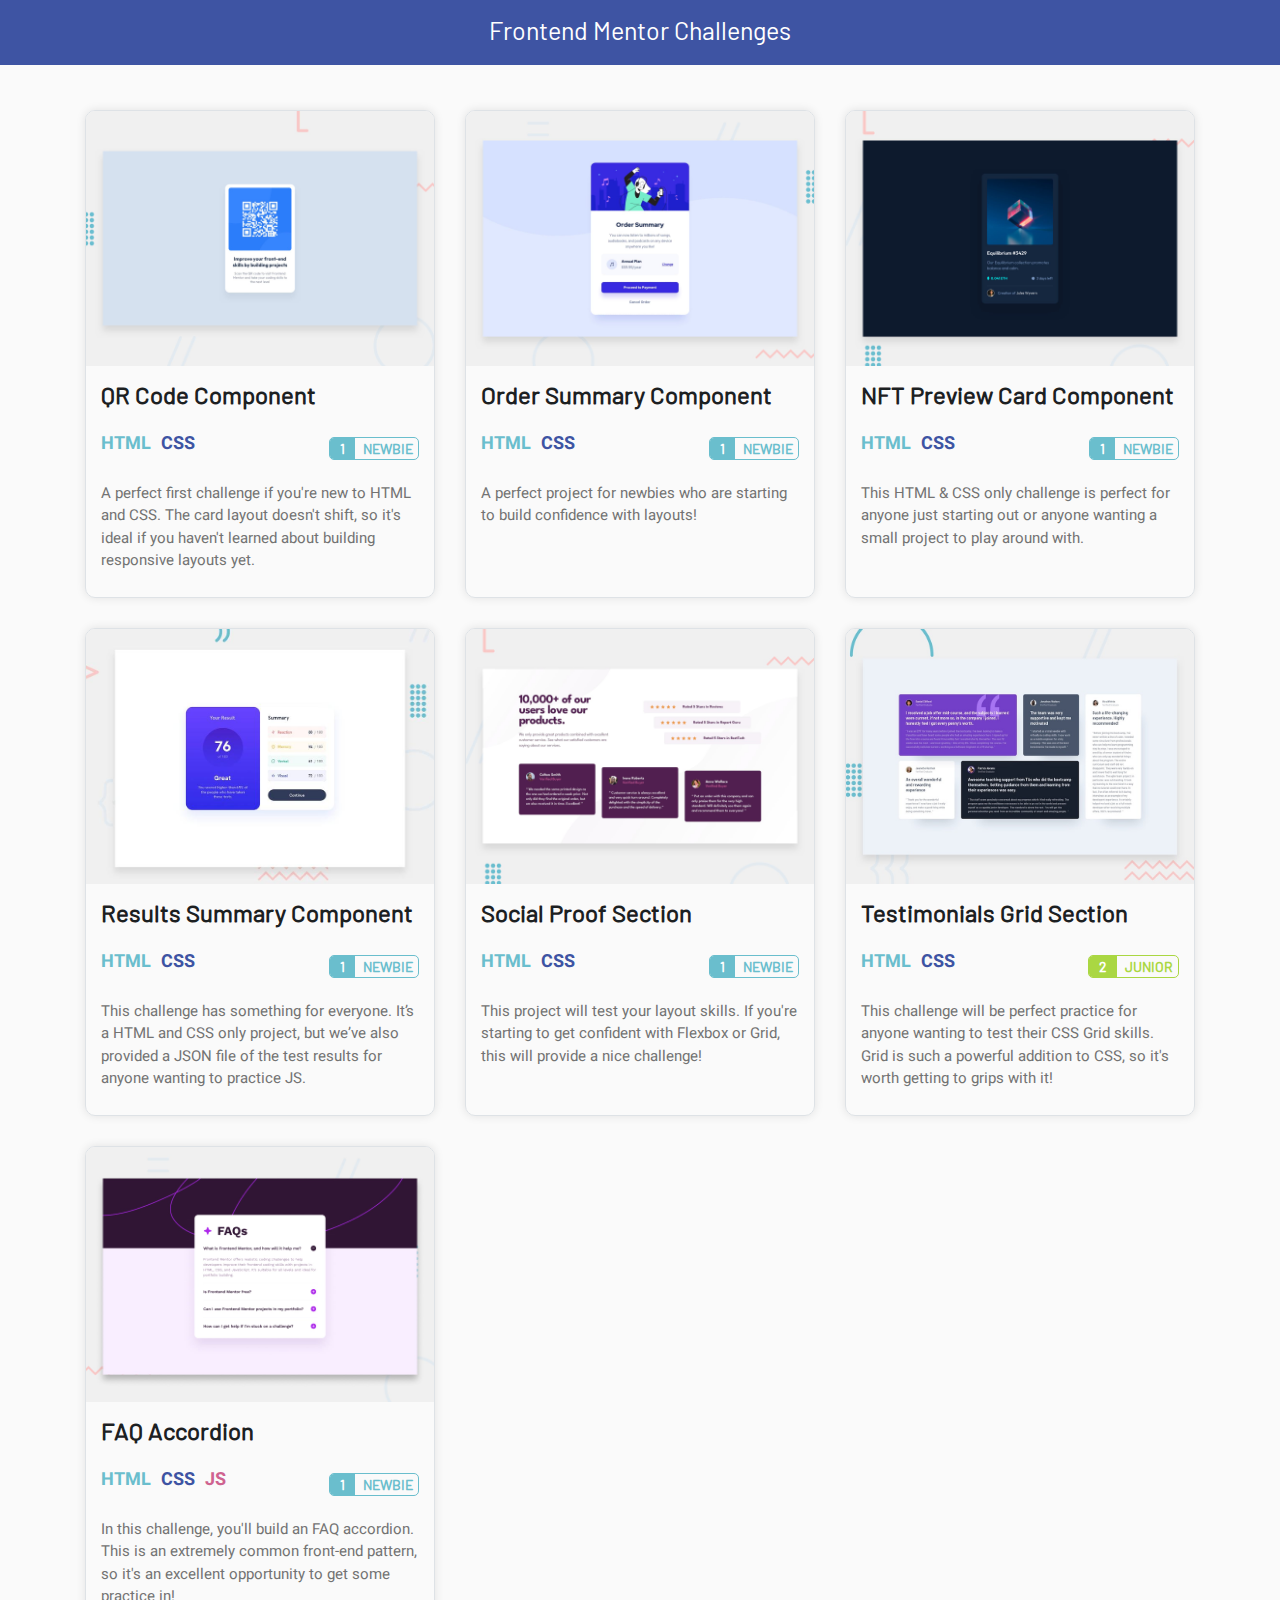
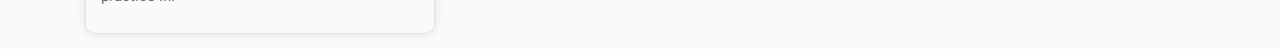
==== commit 0e037a5f: "ImplementSocial Testimonials Grid Section challenge" ====
--- a/index.html
+++ b/index.html
@@ -53,7 +53,7 @@
                     <p class="text-uppercase challenge-tech css">css</p>
                   </div>
                   <div
-                    class="challenge-level align-self-center rounded-3 overflow-hidden"
+                    class="challenge-level-newbie align-self-center rounded-3 overflow-hidden"
                   >
                     <span class="level-number newbie-bg p-3">1</span>
                     <span
@@ -100,7 +100,7 @@
                     <p class="text-uppercase challenge-tech css">css</p>
                   </div>
                   <div
-                    class="challenge-level align-self-center rounded-3 overflow-hidden"
+                    class="challenge-level-newbie align-self-center rounded-3 overflow-hidden"
                   >
                     <span class="level-number newbie-bg p-3">1</span>
                     <span
@@ -149,7 +149,7 @@
                     <p class="text-uppercase challenge-tech css">css</p>
                   </div>
                   <div
-                    class="challenge-level align-self-center rounded-3 overflow-hidden"
+                    class="challenge-level-newbie align-self-center rounded-3 overflow-hidden"
                   >
                     <span class="level-number newbie-bg p-3">1</span>
                     <span
@@ -199,7 +199,7 @@
                     <p class="text-uppercase challenge-tech css">css</p>
                   </div>
                   <div
-                    class="challenge-level align-self-center rounded-3 overflow-hidden"
+                    class="challenge-level-newbie align-self-center rounded-3 overflow-hidden"
                   >
                     <span class="level-number newbie-bg p-3">1</span>
                     <span
@@ -217,7 +217,7 @@
             </div>
           </div>
 
-          <!-- ? =================== FAQ Accordion Component =================== -->
+          <!-- ? =================== Social Proof Section Component =================== -->
           <div class="col-xl-4 col-sm-6">
             <div class="challenge border rounded-4 overflow-hidden h-100">
               <div class="challenge-img-box overflow-hidden">
@@ -249,7 +249,7 @@
                     <p class="text-uppercase challenge-tech css">css</p>
                   </div>
                   <div
-                    class="challenge-level align-self-center rounded-3 overflow-hidden"
+                    class="challenge-level-newbie align-self-center rounded-3 overflow-hidden"
                   >
                     <span class="level-number newbie-bg p-3">1</span>
                     <span
@@ -267,6 +267,56 @@
             </div>
           </div>
 
+          <!-- ? =================== Testimonials Grid Section Component =================== -->
+          <div class="col-xl-4 col-sm-6">
+            <div class="challenge border rounded-4 overflow-hidden h-100">
+              <div class="challenge-img-box overflow-hidden">
+                <a
+                  href="Challenges/Testimonials Grid Section Component/testimonials_grid.html"
+                >
+                  <img
+                    src="assets/Images/Challenges/Testimonials Grid Section.jpg"
+                    alt="Social Proof Section Challenge"
+                    class="challenge-img w-100"
+                    loading="lazy"
+                  />
+                </a>
+              </div>
+              <div class="challenge-content p-sm-4 d-flex flex-column gap-4">
+                <h2 class="challenge-heading text-capitalize">
+                  <a
+                    href="Challenges/Testimonials Grid Section Component/testimonials_grid.html"
+                    class="challenge-link"
+                  >
+                    Testimonials Grid Section
+                  </a>
+                </h2>
+                <div
+                  class="details d-flex align-content-center justify-content-between"
+                >
+                  <div class="technologies-wrapper d-flex gap-3">
+                    <p class="text-uppercase challenge-tech html">html</p>
+                    <p class="text-uppercase challenge-tech css">css</p>
+                  </div>
+                  <div
+                    class="challenge-level-junior align-self-center rounded-3 overflow-hidden"
+                  >
+                    <span class="level-number junior-bg p-3">2</span>
+                    <span
+                      class="level-word text-uppercase ms-auto junior-color p-2"
+                      >junior</span
+                    >
+                  </div>
+                </div>
+                <p class="challenge-description">
+                  This challenge will be perfect practice for anyone wanting to
+                  test their CSS Grid skills. Grid is such a powerful addition
+                  to CSS, so it's worth getting to grips with it!
+                </p>
+              </div>
+            </div>
+          </div>
+
           <!-- ? =================== FAQ Accordion Component =================== -->
           <div class="col-xl-4 col-sm-6">
             <div class="challenge border rounded-4 overflow-hidden h-100">
@@ -298,7 +348,7 @@
                     <p class="text-uppercase challenge-tech js">js</p>
                   </div>
                   <div
-                    class="challenge-level align-self-center rounded-3 overflow-hidden"
+                    class="challenge-level-newbie align-self-center rounded-3 overflow-hidden"
                   >
                     <span class="level-number newbie-bg p-3">1</span>
                     <span
